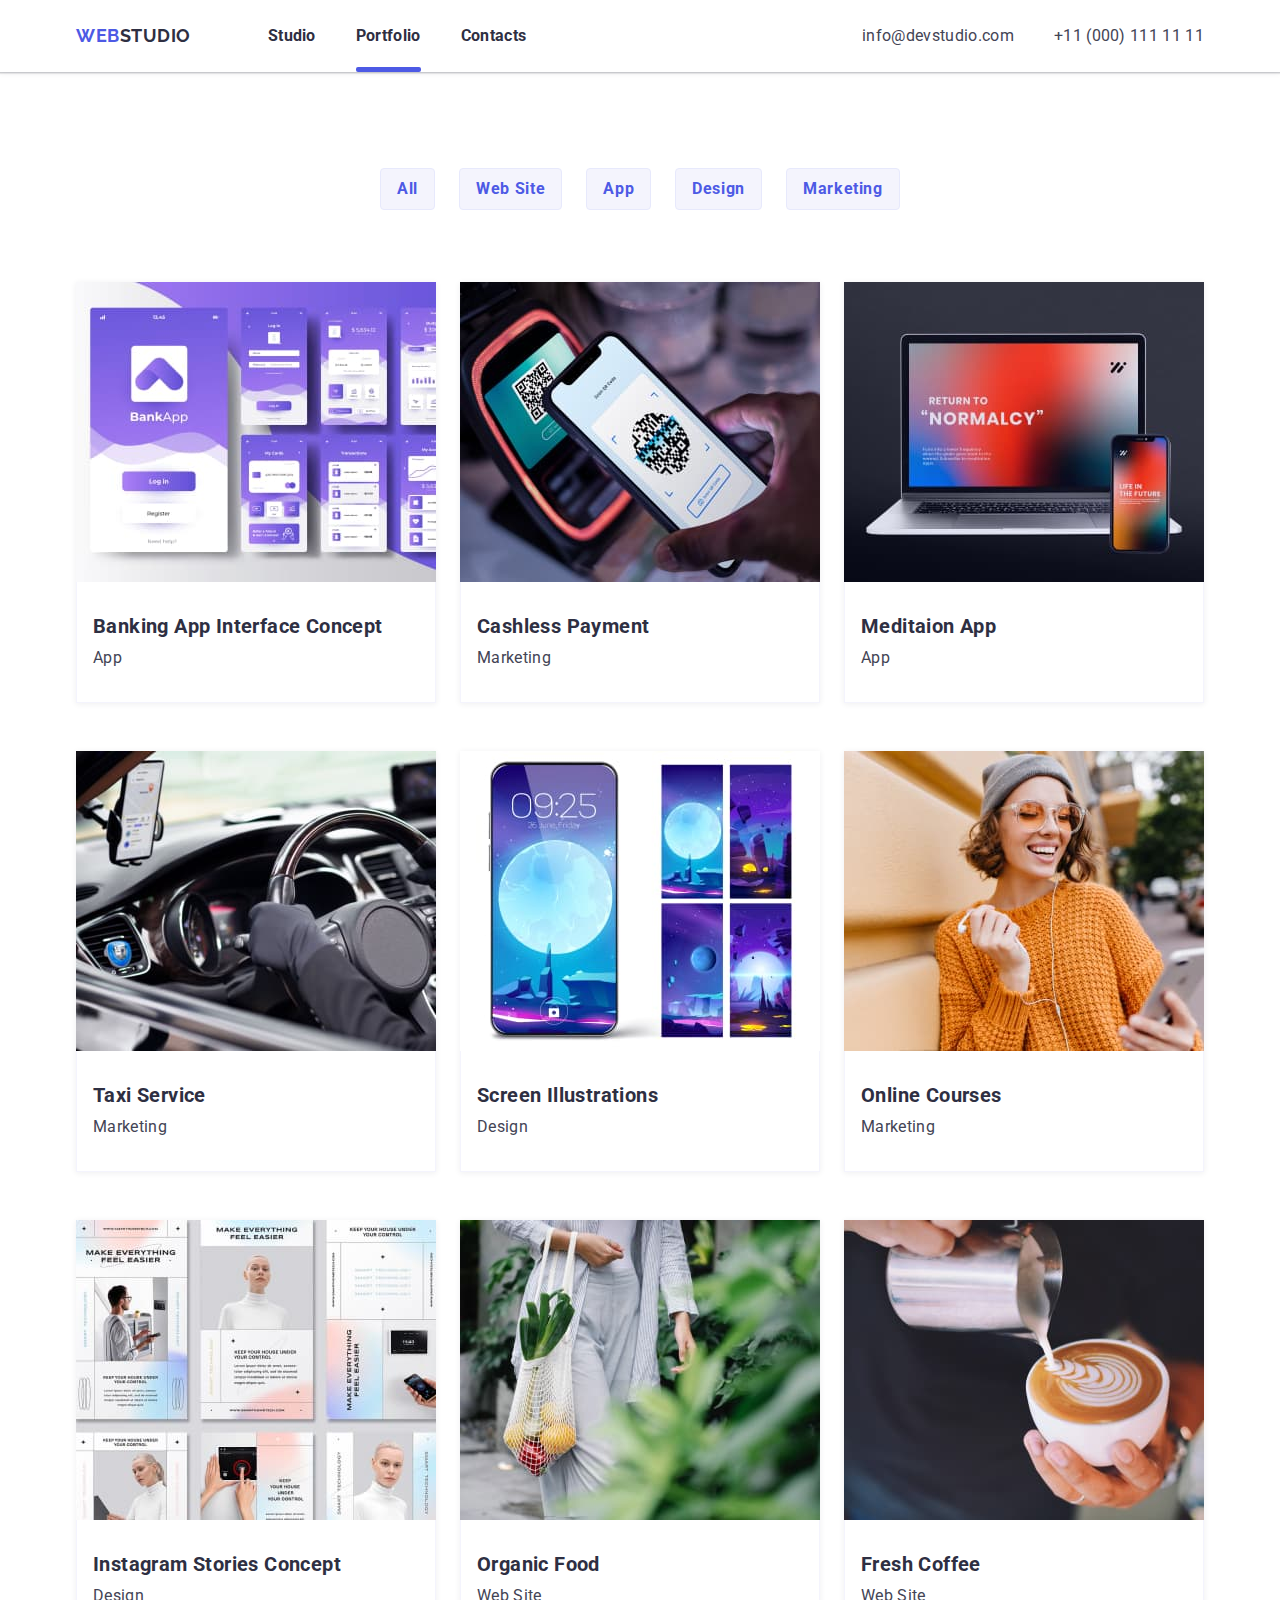
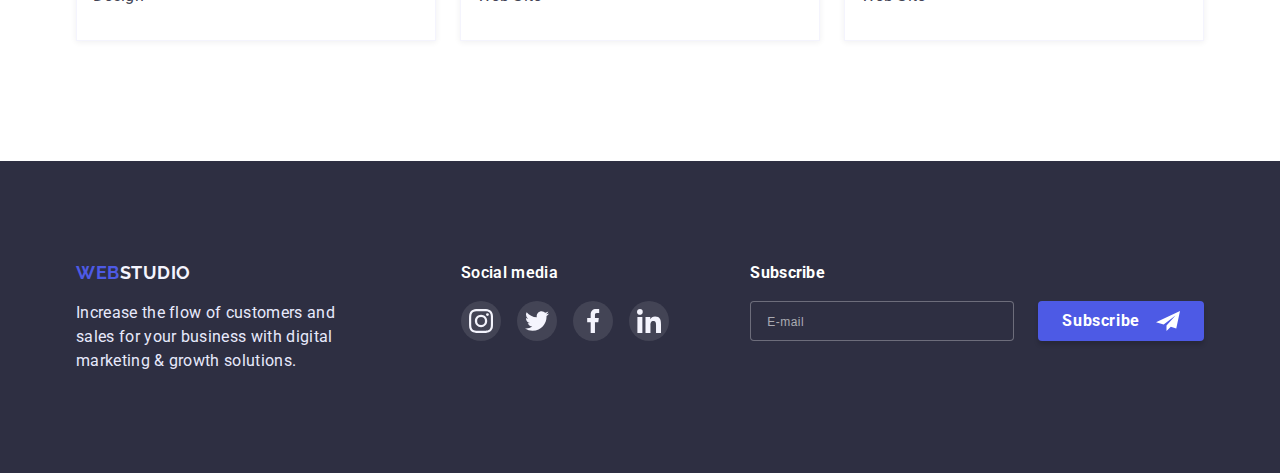
==== portfolio.html @ d7d60077 "create repository" ====
<!DOCTYPE html>
<html lang="en">
<head>
    <meta charset="UTF-8">
    <meta http-equiv="X-UA-Compatible" content="IE=edge">
    <meta name="viewport" content="width=device-width, initial-scale=1.0">
    <title>Portfolio</title>
    <link rel="preconnect" href="https://fonts.googleapis.com">
    <link rel="preconnect" href="https://fonts.gstatic.com" crossorigin>
    <link href="https://fonts.googleapis.com/css2?family=Raleway:wght@700&family=Roboto:wght@400;500;700;900&display=swap"
        rel="stylesheet">
    <link rel="stylesheet" href="https://github.com/sindresorhus/modern-normalize">
    <link rel="stylesheet" href="./css/styles.css">
</head>
<body>

    <header class="header box-shadow">
        <div class="container">
            <a class="logo link" href="./">Web<span class="logo-header">Studio</span></a>
            <nav>
                <ul class="nav-list list">
                    <li><a class="nav-item link" href="./index.html">Studio</a></li>
                    <li><a class="nav-item link current" href="./portfolio.html">Portfolio</a></li>
                    <li><a class="nav-item link" href="#">Contacts</a></li>
                </ul>
            </nav>
            
            <ul class="contact-list list">
                <li><a class="contact-item link" href="mailto:info@devstudio.com">info@devstudio.com</a></li>
                <li><a class="contact-item link" href="tel:+110001111111">+11 (000) 111 11 11</a></li>
            </ul>
        </div>
    </header>

    <main>
        <section class="portfolio-section section">
            <div class="container">
                <h1 class="visually-hidden">Портфоліо</h1>
                
                <ul class="portfolio-buttons list">
                    <li><button class="portfolio-button" type="button">All</button></li>
                    <li><button class="portfolio-button" type="button">Web Site</button></li>
                    <li><button class="portfolio-button" type="button">App</button></li>
                    <li><button class="portfolio-button" type="button">Design</button></li>
                    <li><button class="portfolio-button" type="button">Marketing</button></li>
                </ul>
                
                <ul class="portfolio-list list">
                    <li class="portfolio-item">
                        <a href="#" class="portfolio-link link">
                            <div class="portfolio-thumb">
                                <img class="thumb-img" src="./images/project-1.jpg" alt="Banking App Interface Concept" width="360" height="300">
                                <p class="thumb-text">14 Stylish and User-Friendly App Design Concepts · Task Manager App · Calorie Tracker App · Exotic Fruit Ecommerce App ·
                                Cloud Storage App</p>
                            </div>
                
                            <div class="portfolio-card">
                                <h2 class="portfolio-title">Banking App Interface Concept</h2>
                                <p class="portfolio-data">App</p>
                            </div>
                        </a>
                    </li>
                    <li class="portfolio-item">
                        <a href="#" class="portfolio-link link">
                            <div class="portfolio-thumb">
                                <img class="thumb-img" src="./images/project-2.jpg" alt="Cashless Payment" width="360" height="300">
                                <p class="thumb-text">14 Stylish and User-Friendly App Design Concepts · Task Manager App · Calorie Tracker App ·
                                    Exotic Fruit Ecommerce App ·
                                    Cloud Storage App</p>
                            </div>
                            <div class="portfolio-card">
                                <h2 class="portfolio-title">Cashless Payment</h2>
                                <p class="portfolio-data">Marketing</p>
                            </div>
                        </a>
                    </li>
                    <li class="portfolio-item">
                        <a href="#" class="portfolio-link link">
                            <div class="portfolio-thumb">
                                <img class="thumb-img" src="./images/project-3.jpg" alt="Meditaion App" width="360" height="300">
                                <p class="thumb-text">14 Stylish and User-Friendly App Design Concepts · Task Manager App · Calorie Tracker App ·
                                    Exotic Fruit Ecommerce App ·
                                    Cloud Storage App</p>
                            </div>
                            <div class="portfolio-card">
                                <h2 class="portfolio-title">Meditaion App</h2>
                                <p class="portfolio-data">App</p>
                            </div>
                        </a>
                    </li>
                    <li class="portfolio-item">
                        <a href="#" class="portfolio-link link">
                            <div class="portfolio-thumb">
                                <img class="thumb-img" src="./images/project-4.jpg" alt="Taxi Service" width="360" height="300">
                                <p class="thumb-text">14 Stylish and User-Friendly App Design Concepts · Task Manager App · Calorie Tracker App ·
                                    Exotic Fruit Ecommerce App ·
                                    Cloud Storage App</p>
                            </div>
                            <div class="portfolio-card">
                                <h2 class="portfolio-title">Taxi Service</h2>
                                <p class="portfolio-data">Marketing</p>
                            </div>
                        </a>
                    </li>
                    <li class="portfolio-item">
                        <a href="#" class="portfolio-link link">
                            <div class="portfolio-thumb">
                                <img class="thumb-img" src="./images/project-5.jpg" alt="Screen Illustrations" width="360" height="300">
                                <p class="thumb-text">14 Stylish and User-Friendly App Design Concepts · Task Manager App · Calorie Tracker App ·
                                    Exotic Fruit Ecommerce App ·
                                    Cloud Storage App</p>
                            </div>
                            <div class="portfolio-card">
                                <h2 class="portfolio-title">Screen Illustrations</h2>
                                <p class="portfolio-data">Design</p>
                            </div>
                        </a>
                    </li>
                    <li class="portfolio-item">
                        <a href="#" class="portfolio-link link">
                            <div class="portfolio-thumb">
                                <img class="thumb-img" src="./images/project-6.jpg" alt="Online Courses" width="360" height="300">
                                <p class="thumb-text">14 Stylish and User-Friendly App Design Concepts · Task Manager App · Calorie Tracker App ·
                                    Exotic Fruit Ecommerce App ·
                                    Cloud Storage App</p>
                            </div>
                            <div class="portfolio-card">
                                <h2 class="portfolio-title">Online Courses</h2>
                                <p class="portfolio-data">Marketing</p>
                            </div>
                        </a>
                    </li>
                    <li class="portfolio-item">
                        <a href="#" class="portfolio-link link">
                            <div class="portfolio-thumb">
                                <img class="thumb-img" src="./images/project-7.jpg" alt="Instagram Stories Concept" width="360" height="300">
                                <p class="thumb-text">14 Stylish and User-Friendly App Design Concepts · Task Manager App · Calorie Tracker App ·
                                    Exotic Fruit Ecommerce App ·
                                    Cloud Storage App</p>
                            </div>
                            <div class="portfolio-card">
                                <h2 class="portfolio-title">Instagram Stories Concept</h2>
                                <p class="portfolio-data">Design</p>
                            </div>
                        </a>
                    </li>
                    <li class="portfolio-item">
                        <a href="#" class="portfolio-link link">
                            <div class="portfolio-thumb">
                                <img class="thumb-img" src="./images/project-8.jpg" alt="Organic Food" width="360" height="300">
                                <p class="thumb-text">14 Stylish and User-Friendly App Design Concepts · Task Manager App · Calorie Tracker App ·
                                    Exotic Fruit Ecommerce App ·
                                    Cloud Storage App</p>
                            </div>
                            <div class="portfolio-card">
                                <h2 class="portfolio-title">Organic Food</h2>
                                <p class="portfolio-data">Web Site</p>
                            </div>
                        </a>
                    </li>
                    <li class="portfolio-item">
                        <a href="#" class="portfolio-link link">
                            <div class="portfolio-thumb">
                                <img class="thumb-img" src="./images/project-9.jpg" alt="Fresh Coffee" width="360" height="300">
                                <p class="thumb-text">14 Stylish and User-Friendly App Design Concepts · Task Manager App · Calorie Tracker App ·
                                    Exotic Fruit Ecommerce App ·
                                    Cloud Storage App</p>
                            </div>
                            <div class="portfolio-card">
                                <h2 class="portfolio-title">Fresh Coffee</h2>
                                <p class="portfolio-data">Web Site</p>
                            </div>
                        </a>
                    </li>
                </ul>
            </div>
        </section>
    </main>
    
    <footer class="footer">
        <div class="container footer-container">
            <div class="footer-company">
                <a class="logo link" href="./">Web<span class="logo-footer">Studio</span></a>
                <p class="footer-text">
                    Increase the flow of customers and sales for your business with digital marketing & growth solutions.
                </p>
            </div>
    
            <div class="footer-media">
                <p class="footer-media-title">Social media</p>
                <ul class="footer-media-list list">
                    <li class="footer-media-item">
                        <a href="https://www.instagram.com/" class="footer-media-link" rel="noopener noreferrer nofollow"
                            target="_blank">
                            <svg class="footer-media-svg" width="24" height="24">
                                <use href="./images/icons.svg#instagram"></use>
                            </svg>
                        </a>
                    </li>
                    <li class="footer-media-item">
                        <a href="https://twitter.com/" class="footer-media-link" rel="noopener noreferrer nofollow"
                            target="_blank">
                            <svg class="footer-media-svg" width="24" height="24">
                                <use href="./images/icons.svg#twitter"></use>
                            </svg>
                        </a>
                    </li>
                    <li class="footer-media-item">
                        <a href="https://www.facebook.com/" class="footer-media-link" rel="noopener noreferrer nofollow"
                            target="_blank">
                            <svg class="footer-media-svg" width="24" height="24">
                                <use href="./images/icons.svg#facebook"></use>
                            </svg>
                        </a>
                    </li>
                    <li class="footer-media-item">
                        <a href="https://www.linkedin.com/" class="footer-media-link" rel="noopener noreferrer nofollow"
                            target="_blank">
                            <svg class="footer-media-svg" width="24" height="24">
                                <use href="./images/icons.svg#linkedin"></use>
                            </svg>
                        </a>
                    </li>
                </ul>
            </div>

            <div class="footer-subscribe">
                <form class="subscribe-form">
                    <label class="subscribe-label">
                        <span class="subscribe-label-text">Subscribe</span>
                        <input class="subscribe-input" name="footer-subscribe" type="email" placeholder="E-mail">
                    </label>
            
                    <button class="subscribe-button" type="submit">Subscribe
                        <svg class="subscribe-svg" width="24" height="24">
                            <use href="./images/icons.svg#telegram"></use>
                        </svg>
                    </button>
                </form>
            </div>
            
        </div>
    </footer>

</body>
</html>
---- css/styles.css ----
:root {
    --color-primary: #FFFFFF;
    --color-logo: #4D5AE5;
    --color-title: #2E2F42;
    --color-text: #434455;
    --color-cloud: #F4F4FD;
    --color-cornflower: #E7E9FC;
    --color-click: #404BBF;
    --color-icon: #31D0AA;
    --color-customers: #8E8F99;
    --color-modal: #FCFCFC;
    --cubic-bezier: cubic-bezier(0.4, 0, 0.2, 1);
}



*,
*::before,
*::after {
    box-sizing: border-box;
}

body {
    font-family: 'Roboto', sans-serif;
    color: var(--color-title);
    background-color: var(--color-primary);
    margin: 0 auto;
}


.list {
    list-style: none;
}

.link {
    text-decoration: none;
}

.visually-hidden {
    position: absolute;
    white-space: nowrap;
    width: 1px;
    height: 1px;
    overflow: hidden;
    border: 0;
    padding: 0;
    clip: rect(0 0 0 0);
    clip-path: inset(50%);
    margin: -1px;
}

h1,h2,h3,p,ul {
    margin: 0;
    padding: 0;
}

.container {
    width: 1158px;
    padding: 0 15px;
    margin: 0 auto;
}

.section {
    padding: 120px 0;
}



/* header */

.header {
    background-color: var(--color-primary);
    /* position: fixed; */
}

.box-shadow{ 
    background: var(--color-primary);
    box-shadow: 0px 2px 1px rgba(46, 47, 66, 0.08),
    0px 1px 1px rgba(46, 47, 66, 0.16),
    0px 1px 6px rgba(46, 47, 66, 0.08);
}


header .container {
    display: flex;
}

.logo {
    font-family: 'Raleway', sans-serif;
    font-weight: 700;
    font-size: 18px;
    line-height: 1.33;
    letter-spacing: 0.03em;
    text-transform: uppercase;
    color: var(--color-logo);
    margin-right: 77px;
    padding: 24px 0;
}

.logo-header {
    color: var(--color-title);
}

.nav-list {
    display: flex;
    gap: 40px;
}

.nav-item {
    position: relative;
    font-weight: 700;
    font-size: 16px;
    line-height: 1.5;
    letter-spacing: 0.02em;
    color: var(--color-title);
    display: block;
    padding: 24px 0;
    transform: color;
    transition: color 250ms var(--cubic-bezier);
}

.nav-item:hover,
.nav-item:focus {
    color: var(--color-text)
}

.nav-item:active {
    color: var(--color-logo)
}

.nav-item.current::after {
    position: absolute;
    bottom: 0;
    display: block;
    content: '';
    width: 100%;
    height: 5px;
    border-radius: 2px;
    background-color: var(--color-logo);

}

.contact-list {
    display: flex;
    gap: 40px;
    margin-left: auto;
    margin-right: 0;
}

.contact-item {
    font-size: 16px;
    line-height: 1.5;
    letter-spacing: 0.02em;
    color: var(--color-text);
    padding: 24px 0;
    display: block;
    padding-top: 24px;
    transition: color 250ms var(--cubic-bezier);
}

.contact-item:hover,
.contact-item:focus {
    color: var(--color-logo);
}


/* main content */

.hero-section {
    background-color: var(--color-title);
    
    background-image: linear-gradient(to right,
        rgba(46, 47, 66, 0.7),
        rgba(46, 47, 66, 0.7)), url(../images/hero-people.jpg);

    background-size: cover;
    max-width: 1440px;
    padding: 192px 0;
    margin: 0 auto;
}


.hero-title {
    font-weight: 700;
    font-size: 56px;
    line-height: 1.07;
    text-align: center;
    letter-spacing: 0.02em;
    color: var(--color-primary);
    width: 500px;
    margin: 0 auto;
    margin-bottom: 48px;

}

.hero-button {
    font-family: inherit;
    font-weight: 700;
    font-size: 16px;
    line-height: 1.18;
    align-items: center;
    letter-spacing: 0.04em;
    cursor: pointer;
    color: var(--color-primary);
    background: var(--color-logo);
    border-width: 0;
    box-shadow: 0px 4px 4px rgba(0, 0, 0, 0.15);
    border-radius: 4px;

    display: block;
    padding: 16px 32px;
    margin: 0 auto;

    transition: box-shadow 250ms var(--cubic-bezier);
}

.hero-button:hover,
.hero-button:focus {
    box-shadow: 0px 1px 6px rgba(46, 47, 66, 0.08), 0px 1px 1px rgba(46, 47, 66, 0.16), 0px 2px 1px rgba(46, 47, 66, 0.08);
}

.hero-button:active {
    background: var(--color-click);
    box-shadow: 0px 4px 4px rgba(0, 0, 0, 0.15);
}

/* Description section */

.desc-list {
    display: flex;
    gap: 24px;
}

.desc-item {
    flex-basis: calc((100%-72px)/4);
}


.desc-icon {
    height: 112px;
    display: flex;
    justify-content: center;
    align-items: center;
    background-color: var(--color-cloud);
    border-radius: 4px;
    margin-bottom: 8px;
}

.desc-title {
    font-weight: 700;
    font-size: 20px;
    line-height: 1.2;
    letter-spacing: 0.02em;
    margin-bottom: 8px;
}

.desc-text {
    font-size: 16px;
    line-height: 1.5;
    letter-spacing: 0.02em;
    color: var(--color-text);
}
/* Present Section */

.present-section {
    padding-top: 0;
}

.present-title {
    font-weight: 700;
    font-size: 36px;
    line-height: 1.11;
    text-align: center;
    letter-spacing: 0.02em;
    text-transform: capitalize;
    margin-bottom: 72px;
}

.present-list {
    display: flex;
    gap: 24px;
}

.present-item {
    flex-basis: calc((100%-48px)/3);
}

.present-item img {
    display: block;
}


/*Team Section*/

.team-section {
    background-color: var(--color-cloud);

}

.team-title {
    font-weight: 700;
    font-size: 36px;
    line-height: 1.11;
    text-align: center;
    letter-spacing: 0.02em;
    text-transform: capitalize;
    margin-bottom: 72px;
}

.team-list {
    display: flex;
    gap: 24px;
}

.team-item {
    width: 264px;
    background-color: var(--color-primary);
    flex-basis: calc((100%-72px)/4);
    border-radius: 0px 0px 4px 4px;
    box-shadow: 0px 1px 6px rgba(46, 47, 66, 0.08), 0px 1px 1px rgba(46, 47, 66, 0.16), 0px 2px 1px rgba(46, 47, 66, 0.08);
}

.team-item img {
    display: block;
}

.team-card {
    padding: 32px 16px;
}

.team-name {
    font-weight: 700;
    font-size: 20px;
    line-height: 1.2;
    text-align: center;
    letter-spacing: 0.02em;
    margin-bottom: 8px;
}

.team-data {
    font-size: 16px;
    line-height: 1.5;
    text-align: center;
    letter-spacing: 0.02em;
    color: var(--color-text);
    margin-bottom: 8px;
}

.team-svg-list {
    display: flex;
    justify-content: center;
    gap: 24px;
    
}

.team-svg-link {
    width: 40px;
    height: 40px;
    background-color: var(--color-logo);
    border-radius: 50%;
    color: var(--color-cloud);
    display: flex;
    align-items: center;
    justify-content: center;
    transition: background-color 250ms var(--cubic-bezier);
    
}

.team-svg-icon {
    fill: var(--color-cloud);
}

.team-svg-item a:hover,
.team-svg-item a:focus {
    background-color: var(--color-icon);
}





/* Customers */

.customers-title {
    font-weight: 700;
    font-size: 36px;
    line-height: 1.16;
    text-align: center;
    letter-spacing: 0.03em;
    color: var(--color-title);
    margin-bottom: 72px;
}

.customers-list {
    display: flex;
    gap: 24px;
}

.customers-link {
    width: 168px;
    height: 88px;
    border: 1px solid var(--color-customers);
    border-radius: 4px;
    color: var(--color-customers);
    display: flex;
    align-items: center;
    justify-content: center;
    transition: color 250ms var(--cubic-bezier), border 250ms var(--cubic-bezier);
}

.customers-link:hover,
.customers-link:focus {
    color: var(--color-logo);
    border: 1px solid var(--color-logo);
}

.customers-svg {
    fill: currentColor;
}


/* Portfolio */

.portfolio-section {
    padding-top: 96px;
}

.portfolio-buttons {
    display: flex;
    gap: 24px;
    margin-bottom: 72px;
    justify-content: center;
}

.portfolio-button {
    font-weight: 700;
    font-family: inherit;
    font-size: 16px;
    line-height: 1.5;
    align-items: center;
    text-align: center;
    letter-spacing: 0.04em;
    cursor: pointer;
    color: var(--color-logo);
    background: var(--color-cloud);
    border: 1px solid var(--color-cornflower);
    border-radius: 4px;
    padding: 8px 16px;
    transition: color 250ms var(--cubic-bezier), border 250ms var(--cubic-bezier), background-color 250ms var(--cubic-bezier), box-shadow 250ms var(--cubic-bezier);
}

.portfolio-button:hover,
.portfolio-button:focus {
    color: var(--color-primary);
    border: 1px solid var(--color-logo);
    background-color: var(--color-logo);
    box-shadow: 0px 3px 1px rgba(0, 0, 0, 0.1), 0px 2px 1px rgba(0, 0, 0, 0.08), 0px 2px 2px rgba(0, 0, 0, 0.12);
}

.portfolio-list {
    display: flex;
    flex-wrap: wrap;
    column-gap: 24px;
    row-gap: 48px;
    
}

.portfolio-link {
    position: relative;
    display: block;
    background: var(--color-primary);
    flex-basis: calc((100% - 48px) / 3);
    box-shadow: 0px 1px 6px rgba(46, 47, 66, 0.08);
    transition: box-shadow 250ms var(--cubic-bezier)
}

.portfolio-link:hover,
.portfolio-link:focus {
    box-shadow: 0px 1px 6px rgba(46, 47, 66, 0.08), 0px 1px 1px rgba(46, 47, 66, 0.16), 0px 2px 1px rgba(46, 47, 66, 0.08);
}

.portfolio-thumb {
    position: relative;
    width: 100%;
    overflow: hidden;
}

.thumb-img {
    display: block;
}

.thumb-text {
    position: absolute;
    width: 100%;
    height: 100%;
    top: 0;
    
    font-size: 16px;
    line-height: 1.5;
    letter-spacing: 0.02em;
    color: var(--color-cloud);
    padding: 24px 32px;
    background-color: var(--color-logo);

    transform: translateY(100%);
    transition: transform 250ms var(--cubic-bezier);
}

.portfolio-link:hover .thumb-text,
.portfolio-link:focus .thumb-text {
    transform: translateY(0);
}


.portfolio-title {
    font-weight: 700;
    font-size: 20px;
    line-height: 1.2;
    letter-spacing: 0.02em;
    color: var(--color-title);
    margin-bottom: 8px;
}
.portfolio-data {
    font-size: 16px;
    line-height: 1.5;
    letter-spacing: 0.02em;
    color: var(--color-text);
}

.portfolio-card {
    border: 0.5px solid var(--color-cloud);
    border-top: 0;
    padding: 32px 16px;
}


/* footer */

.footer {
    background-color: var(--color-title);
    padding: 100px 0;
}

.footer-container {
    display: flex;
}

.logo-footer {
    color: var(--color-cloud);

}

.footer-text {
    font-size: 16px;
    line-height: 1.5;
    letter-spacing: 0.02em;
    color: var(--color-cornflower);
    width: 265px;
    margin-top: 16px;
}

.footer-media {
    margin-left: 120px;
}

.footer-media-title {
    font-weight: 600;
    font-size: 16px;
    line-height: 1.5;
    letter-spacing: 0.02em;
    color: var(--color-primary);
    margin-bottom: 16px;
}

.footer-media-list {
    display: flex;
    gap: 16px;
}

.footer-media-link {
    width: 40px;
    height: 40px;
    background: rgba(255, 255, 255, 0.1);
    border-radius: 50%;
    display: flex;
    align-items: center;
    justify-content: center;
    transition: background-color 250ms var(--cubic-bezier);
}

.footer-media-link:hover,
.footer-media-link:focus {
    background-color: var(--color-icon);
}

.footer-media-svg {
    fill: var(--color-cloud);
}



.footer-subscribe {
    margin-left: auto;
    margin-right: 0;
}

.subscribe-form {
    display: flex;
    align-items: flex-end;
}

.subscribe-label-text {
    display: inline-block;
    font-weight: 700;
    font-size: 16px;
    line-height: 1.5;
    letter-spacing: 0.02em;
    color: var(--color-primary);
    margin-bottom: 16px;
}

.subscribe-input {
    display: block;
    height: 40px;
    width: 264px;
    padding: 8px 16px;
    color: var(--color-primary);
    background-color: var(--color-title);
    border: 1px solid rgba(255, 255, 255, 0.3);
    border-radius: 4px;
    transition: border 250ms var(--cubic-bezier);
}

.subscribe-input:focus {
    border: 1px solid var(--color-cloud);
    outline: none;
}

.subscribe-input::placeholder {
    font-size: 12px;
    line-height: 2;
    letter-spacing: 0.04em;
    color: rgba(255, 255, 255, 0.6);
}


.subscribe-button {
    display: flex;
    align-items: center;
    justify-content: center;
    gap: 16px;
    font-family: inherit;
    font-weight: 700;
    font-size: 16px;
    line-height: 1.18;
    letter-spacing: 0.04em;
    cursor: pointer;
    color: var(--color-primary);
    background: var(--color-logo);
    box-shadow: 0px 4px 4px rgba(0, 0, 0, 0.15);
    border: none;
    border-radius: 4px;
    padding: 8px 24px;
    margin-left: 24px;
}


.subscribe-svg {
    fill: var(--color-primary);
}


/* Modal */

.backdrop {
    position: fixed;
    top: 0;
    left: 0;
    width: 100%;
    height: 100%;
    background: rgba(46, 47, 66, 0.4);
    opacity: 1;
    visibility: visible;
    transition: opacity 250ms var(--cubic-bezier), transform 250ms var(--cubic-bezier), visibility 250ms var(--cubic-bezier);
}

.backdrop.is-hidden {
    pointer-events: none;
    opacity: 0;
    visibility: hidden;
    transform: scale(0.9);
}


.modal {
    position: absolute;
    top: 50%;
    left: 50%;
    transform: translate(-50%, -50%);
    width: 408px;
    background-color: var(--color-modal);
    box-shadow: 0px 1px 1px rgba(0, 0, 0, 0.14), 0px 1px 3px rgba(0, 0, 0, 0.12), 0px 2px 1px rgba(0, 0, 0, 0.2);
    border-radius: 4px;
    padding: 72px 24px 24px 24px;

}


.modal-close {
    position: absolute;
    width: 24px;
    height: 24px;
    right: 24px;
    top: 24px;
    cursor: pointer;
    display: flex;
    justify-content: center;
    align-items: center;
    background: var(--color-cornflower);
    border-radius: 50%;
    border: 1px solid rgba(0, 0, 0, 0.1);

    transition: box-shadow 250ms var(--cubic-bezier), border 250ms var(--cubic-bezier) ;
}

.modal-close:hover,
.modal-close:focus {
    border: 1px solid transparent;
    box-shadow: 0px 1px 6px rgba(46, 47, 66, 0.08), 0px 1px 1px rgba(46, 47, 66, 0.16), 0px 2px 1px rgba(46, 47, 66, 0.08);
}


.modal-title {
    font-weight: 600;
    font-size: 16px;
    line-height: 1.5;
    text-align: center;
    letter-spacing: 0.02em;
    margin-bottom: 16px;
}

.modal-form {
    margin: 0 auto;
    display: block;
}


.modal-label {
    display: block;
    margin-bottom: 8px;
}

.modal-label-text {
    display: inline-block;
    margin-bottom: 4px;
    font-size: 12px;
    line-height: 1.16;
    letter-spacing: 0.01em;
    color: var(--color-customers);
}

.modal-container {
    position: relative;
}

.modal-input {
    display: block;
    width: 360px;
    height: 40px;
    background-color: var(--color-modal);
    padding: 11px 38px;
    border: 1px solid rgba(33, 33, 33, 0.2);
    border-radius: 4px;
}

.modal-input:focus {
    border: 1px solid var(--color-logo);
    border-radius: 4px;
    outline: none;
}

.modal-icon {
    position: absolute;
    left: 16px;
    top: 50%;
    transform: translateY(-50%);
    fill: var(--color-title);
    transition: fill 250ms var(--cubic-bezier);
}

.modal-input:focus+.modal-icon {
    fill: var(--color-logo);
}

.modal-textarea {
    display: block;
    width: 360px;
    height: 120px;
    resize: none;
    background-color: var(--color-modal);
    padding: 8px 16px;
    border: 1px solid rgba(33, 33, 33, 0.2);
    border-radius: 4px;
    transition: border 250ms var(--cubic-bezier)
}

.modal-textarea::placeholder {
    font-family: Roboto, sans-serif;
    font-size: 12px;
    line-height: 1.16;
    letter-spacing: 0.01em;
    color: rgba(117, 117, 117, 0.5);
}

.modal-textarea:focus {
    border: 1px solid var(--color-logo);
    border-radius: 4px;
    outline: none;
}

.modal-checkbox {
    display: flex;
    align-items: center;
    margin-top: 16px;
    margin-bottom: 24px;
}


.modal-checkbox-container {
    display: flex;
    justify-content: center;
    align-items: center;
    width: 16px;
    height: 16px;
    margin-right: 8px;
    border: 1.25px solid var(--color-title);
    border-radius: 2px;
    transition: background-color 250ms var(--cubic-bezier),
    border 250ms var(--cubic-bezier);
}

.modal-checkbox-svg {
    fill: var(--color-cloud);
    opacity: 0;
    transition: opacity 250ms var(--cubic-bezier);
        
}

.modal-checkbox-default:checked + 
.modal-checkbox-container {
    background-color: var(--color-logo);
    border: 1.25px solid var(--color-logo);
}

.modal-checkbox-default:checked + 
.modal-checkbox-container .modal-checkbox-svg {
    opacity: 1;
}


.modal-checkbox-text {
    font-size: 12px;
    line-height: 1.33;
    letter-spacing: 0.04em;
    color: #757575;
}

.modal-checkbox-link {
    display: inline;
    color: var(--color-logo);
}

.modal-button {
    display: block;
    font-family: inherit;
    font-weight: 700;
    font-size: 16px;
    line-height: 1.18;
    letter-spacing: 0.04em;
    cursor: pointer;
    color: var(--color-primary);
    background: var(--color-logo);
    box-shadow: 0px 4px 4px rgba(0, 0, 0, 0.15);
    border: none;
    border-radius: 4px;
    padding: 16px 32px;
    width: 170px;
    margin: 0 auto;
}
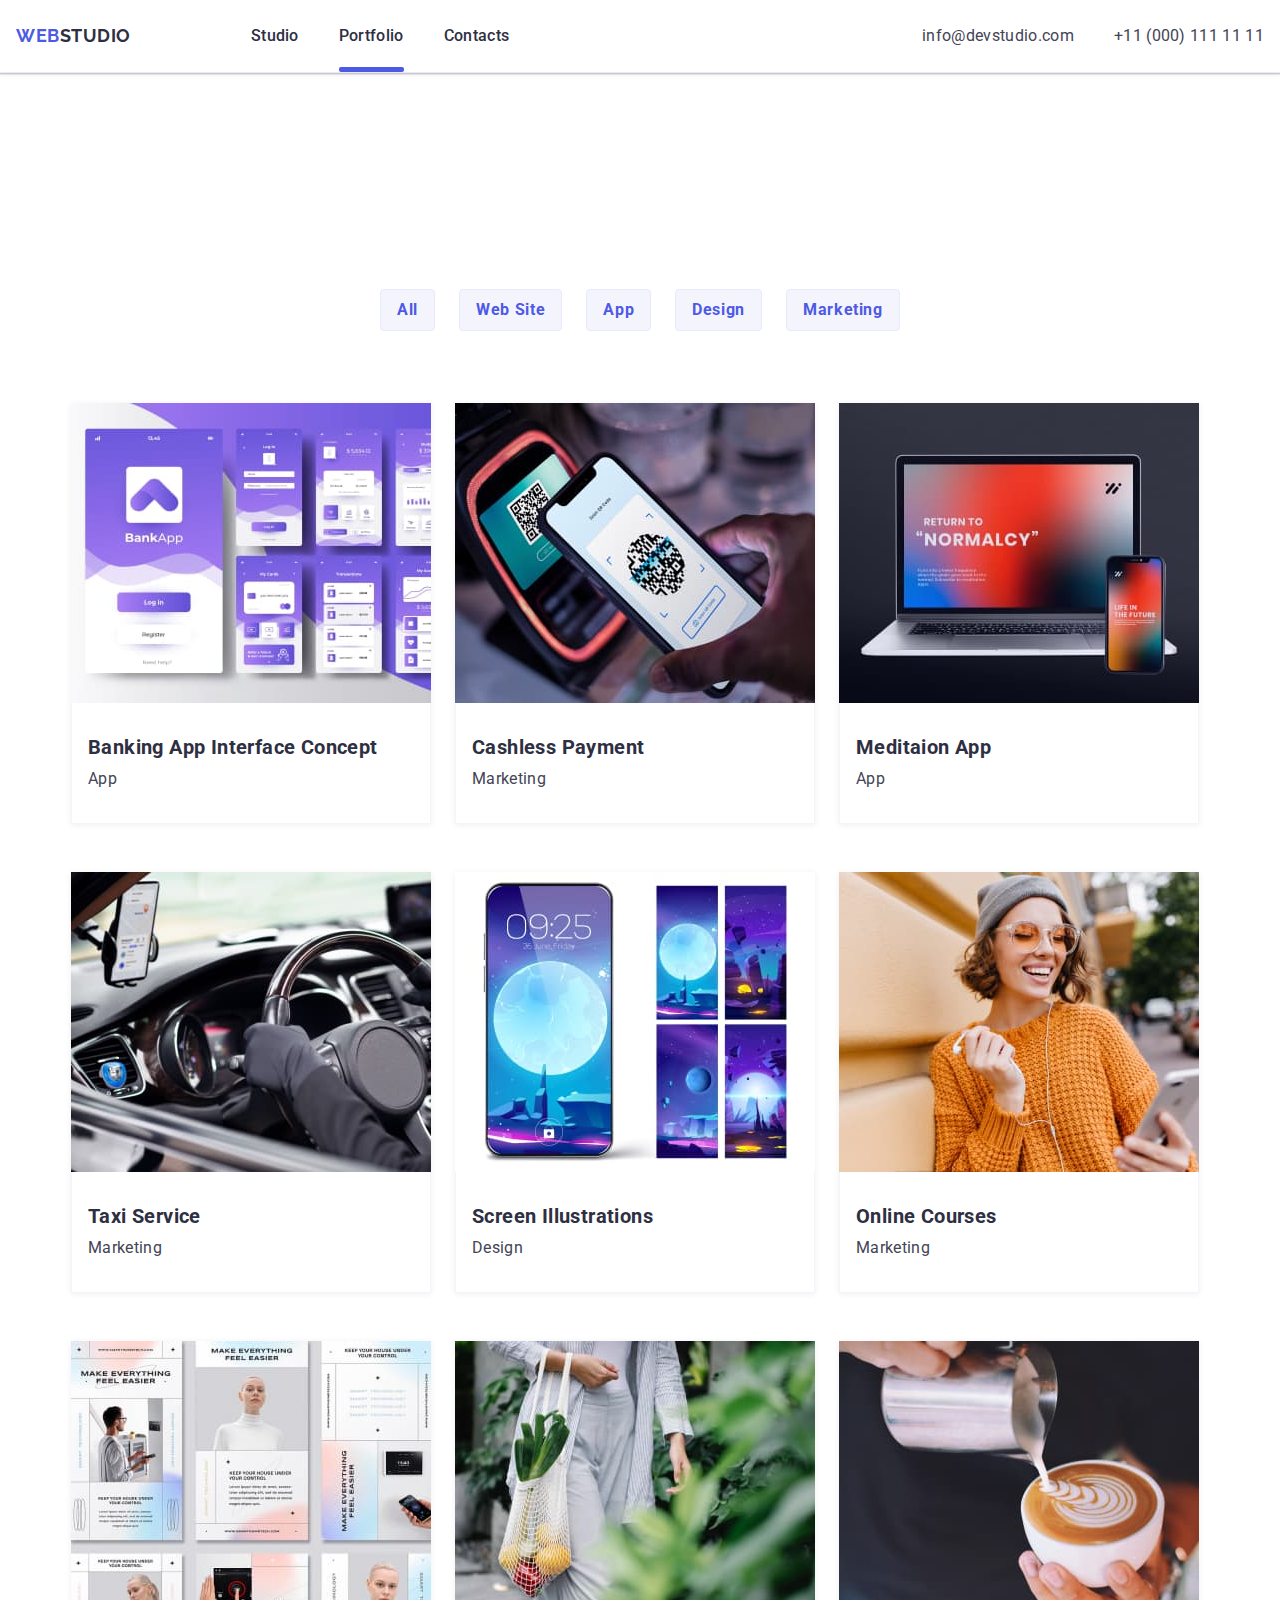
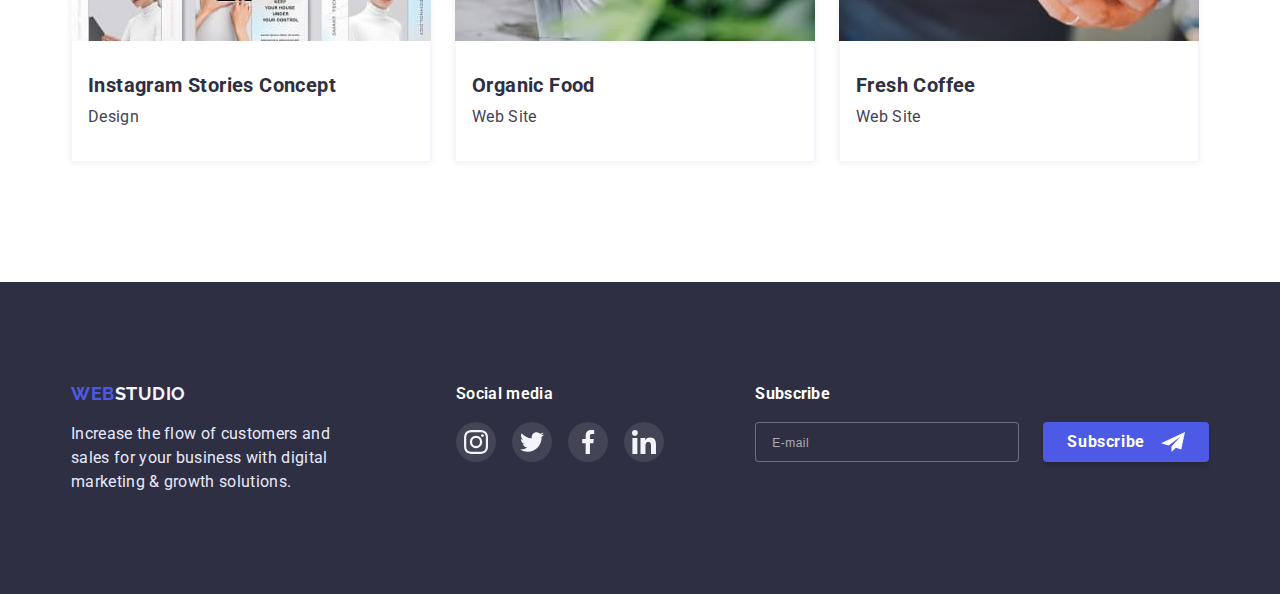
==== commit b1ab2a73: "update modal" ====
--- a/portfolio.html
+++ b/portfolio.html
@@ -14,22 +14,69 @@
 </head>
 <body>
 
-    <header class="header box-shadow">
-        <div class="container">
-            <a class="logo link" href="./">Web<span class="logo-header">Studio</span></a>
-            <nav>
+    <header class="header header-portfolio">
+        <a class="logo link" href="./">Web<span class="logo-header">Studio</span></a>
+        <div class="header-menu js-menu-container" id="menu-container">
+            <nav class="header-nav">
                 <ul class="nav-list list">
                     <li><a class="nav-item link" href="./index.html">Studio</a></li>
                     <li><a class="nav-item link current" href="./portfolio.html">Portfolio</a></li>
                     <li><a class="nav-item link" href="#">Contacts</a></li>
                 </ul>
             </nav>
-            
+    
             <ul class="contact-list list">
-                <li><a class="contact-item link" href="mailto:info@devstudio.com">info@devstudio.com</a></li>
-                <li><a class="contact-item link" href="tel:+110001111111">+11 (000) 111 11 11</a></li>
+                <li><a class="contact-tel contact-item link" href="tel:+110001111111">+11 (000) 111 11 11</a></li>
+                <li><a class="contact-mail contact-item link" href="mailto:info@devstudio.com">info@devstudio.com</a></li>
             </ul>
+    
+            <ul class="menu-list-svg list">
+                <li class="team-svg-item link">
+                    <a href="https://www.instagram.com/" class="team-svg-link" rel="noopener noreferrer nofollow"
+                        target="_blank">
+                        <svg class="team-svg-icon" width="16" height="16">
+                            <use href="./images/icons.svg#instagram"></use>
+                        </svg>
+                    </a>
+                <li class="team-svg-item link">
+                    <a href="https://twitter.com/" class="team-svg-link" rel="noopener noreferrer nofollow" target="_blank">
+                        <svg class="team-svg-icon" width="16" height="16">
+                            <use href="./images/icons.svg#twitter"></use>
+                        </svg>
+                    </a>
+                <li class="team-svg-item link">
+                    <a href="https://www.facebook.com/" class="team-svg-link" rel="noopener noreferrer nofollow"
+                        target="_blank">
+                        <svg class="team-svg-icon" width="16" height="16">
+                            <use href="./images/icons.svg#facebook"></use>
+                        </svg>
+                    </a>
+                <li class="team-svg-item link">
+                    <a href="https://www.linkedin.com/" class="team-svg-link" rel="noopener noreferrer nofollow"
+                        target="_blank">
+                        <svg class="team-svg-icon" width="16" height="16">
+                            <use href="./images/icons.svg#linkedin"></use>
+                        </svg>
+                    </a>
+                </li>
+            </ul>
+    
+            <button type="button" class="button-menu-close js-close-menu">
+                <svg class="button-menu-close-svg" width="8" height="8">
+                    <use href="./images/icons.svg#modal-close"></use>
+                </svg>
+            </button>
+    
         </div>
+    
+    
+        <button type="button" class="button-menu-open js-open-menu" aria-expanded="false">
+            <svg class="button-menu-svg" width="32" height="22" aria-label="Open contacts list"
+                aria-controls="menu-container">
+                <use href="./images/icons.svg#menu-hamburger"></use>
+            </svg>
+        </button>
+    
     </header>
 
     <main>
@@ -180,7 +227,7 @@
     <footer class="footer">
         <div class="container footer-container">
             <div class="footer-company">
-                <a class="logo link" href="./">Web<span class="logo-footer">Studio</span></a>
+                <a class="logo link" href="./">Web<span class="footer-logo">Studio</span></a>
                 <p class="footer-text">
                     Increase the flow of customers and sales for your business with digital marketing & growth solutions.
                 </p>
@@ -223,14 +270,14 @@
                     </li>
                 </ul>
             </div>
-
+    
             <div class="footer-subscribe">
                 <form class="subscribe-form">
                     <label class="subscribe-label">
                         <span class="subscribe-label-text">Subscribe</span>
                         <input class="subscribe-input" name="footer-subscribe" type="email" placeholder="E-mail">
                     </label>
-            
+    
                     <button class="subscribe-button" type="submit">Subscribe
                         <svg class="subscribe-svg" width="24" height="24">
                             <use href="./images/icons.svg#telegram"></use>
@@ -238,7 +285,6 @@
                     </button>
                 </form>
             </div>
-            
         </div>
     </footer>
 
--- a/css/styles.css
+++ b/css/styles.css
@@ -13,7 +13,6 @@
 }
 
 
-
 *,
 *::before,
 *::after {
@@ -55,34 +54,32 @@
 }
 
 .container {
-    width: 1158px;
-    padding: 0 15px;
+    min-width: 320px;
+    max-width: 1170px;
+    padding: 96px 16px;
     margin: 0 auto;
 }
 
-.section {
-    padding: 120px 0;
-}
-
+@media screen and (min-width: 1200px) {
+
+    .container {
+        padding: 120px 16px;
+    }
+    
+}
 
 
 /* header */
 
 .header {
     background-color: var(--color-primary);
-    /* position: fixed; */
-}
-
-.box-shadow{ 
-    background: var(--color-primary);
-    box-shadow: 0px 2px 1px rgba(46, 47, 66, 0.08),
-    0px 1px 1px rgba(46, 47, 66, 0.16),
-    0px 1px 6px rgba(46, 47, 66, 0.08);
-}
-
-
-header .container {
-    display: flex;
+}
+
+
+.header {
+    display: flex;
+    justify-content: space-between;
+    padding: 0 16px;
 }
 
 .logo {
@@ -93,7 +90,6 @@
     letter-spacing: 0.03em;
     text-transform: uppercase;
     color: var(--color-logo);
-    margin-right: 77px;
     padding: 24px 0;
 }
 
@@ -101,21 +97,60 @@
     color: var(--color-title);
 }
 
+
+/* header-modal-contacts */
+
+.header-menu {
+    position: fixed;
+    top: 0;
+    left: 0;
+    width: 100%;
+    padding: 80px 40px 40px;
+    background-color: #FFFFFF;
+    box-shadow: 0px 2px 1px rgba(46, 47, 66, 0.08), 0px 1px 1px rgba(46, 47, 66, 0.16), 0px 1px 6px rgba(46, 47, 66, 0.08);
+
+    transform: translateX(100%);
+    transition: transform 250ms var(--cubic-bezier);
+    }
+
+
+.header-menu.is-open {
+    display: block;
+    transform: translateX(0);
+}
+
+
+/* button open */
+
+.button-menu-open {
+    display: inline-block;
+    padding: 0;
+    border: none;
+    background-color: transparent;
+    cursor: pointer;
+}
+
+
+/* navigation */
+
+.header-nav {
+    margin-bottom: 258px;
+}
+
 .nav-list {
     display: flex;
+    flex-direction: column;
     gap: 40px;
 }
 
 .nav-item {
-    position: relative;
+    /* position: relative; */
     font-weight: 700;
-    font-size: 16px;
-    line-height: 1.5;
+    font-size: 36px;
+    line-height: 1.11;
     letter-spacing: 0.02em;
     color: var(--color-title);
-    display: block;
-    padding: 24px 0;
-    transform: color;
+    /* display: block; */
     transition: color 250ms var(--cubic-bezier);
 }
 
@@ -128,33 +163,29 @@
     color: var(--color-logo)
 }
 
-.nav-item.current::after {
-    position: absolute;
-    bottom: 0;
+
+.contact-list {
+    margin-bottom: 48px;
+}
+
+.contact-tel {
+    font-weight: 600;
+    font-size: 36px;
+    line-height: 1.11; 
+    color: var(--color-logo);
+    margin-bottom: 40px;
+}
+
+.contact-mail {
+    font-weight: 500;
+    font-size: 20px;
+    line-height: 1.2;
+    color: var(--color-text);
+}
+
+.contact-item {
     display: block;
-    content: '';
-    width: 100%;
-    height: 5px;
-    border-radius: 2px;
-    background-color: var(--color-logo);
-
-}
-
-.contact-list {
-    display: flex;
-    gap: 40px;
-    margin-left: auto;
-    margin-right: 0;
-}
-
-.contact-item {
-    font-size: 16px;
-    line-height: 1.5;
-    letter-spacing: 0.02em;
-    color: var(--color-text);
-    padding: 24px 0;
-    display: block;
-    padding-top: 24px;
+    letter-spacing: 0.02em;
     transition: color 250ms var(--cubic-bezier);
 }
 
@@ -162,6 +193,197 @@
 .contact-item:focus {
     color: var(--color-logo);
 }
+
+.menu-list-svg {
+    display: flex;
+justify-content: space-between;
+
+}
+
+/* button close */
+
+.button-menu-close {
+    position: absolute;
+    width: 24px;
+    height: 24px;
+    right: 40px;
+    top: 40px;
+    cursor: pointer;
+    display: flex;
+    justify-content: center;
+    align-items: center;
+    background: var(--color-cornflower);
+    border-radius: 50%;
+    border: 1px solid rgba(0, 0, 0, 0.1);
+
+    transition: box-shadow 250ms var(--cubic-bezier), border 250ms var(--cubic-bezier);
+}
+
+.button-menu-close:hover,
+.button-menu-close:focus {
+    border: 1px solid transparent;
+    box-shadow: 0px 1px 6px rgba(46, 47, 66, 0.08), 0px 1px 1px rgba(46, 47, 66, 0.16), 0px 2px 1px rgba(46, 47, 66, 0.08);
+}
+
+.button-menu-close-svg {
+    fill: var(--color-title)
+}
+
+
+/* header-table */
+
+@media screen and (min-width: 768px) {
+
+    .button-menu-open {
+        position: absolute;
+        white-space: nowrap;
+        width: 1px;
+        height: 1px;
+        overflow: hidden;
+        border: 0;
+        padding: 0;
+        clip: rect(0 0 0 0);
+        clip-path: inset(50%);
+        margin: -1px;
+    }
+
+    .header-menu {
+        display: flex;
+        position: relative;
+        padding: 0;
+        margin-left: 120px;
+        background-color: var(--color-primary);
+        box-shadow: none;
+        transform: translateX(0);
+    }
+
+    .header-nav {
+        margin: 0;
+    }
+
+    .nav-list {
+        display: flex;
+        flex-direction: row;
+        gap: 40px;
+    }
+
+    .nav-item {
+        position: relative;
+        display: block;
+        font-weight: 500;           
+        font-size: 16px;
+        line-height: 1.5;
+        padding: 24px 0;
+    }
+
+
+    .nav-item.current::after {
+        position: absolute;
+        bottom: 0;
+        display: block;
+        content: '';
+        width: 100%;
+        height: 5px;
+        border-radius: 2px;
+        background-color: var(--color-logo);
+    }
+
+    .contact-list {
+        display: flex;
+        flex-direction: column-reverse;
+        margin: 24px 0 10px auto;
+    }
+
+    .contact-tel {
+        font-weight: 400;
+        font-size: 12px;
+        line-height: 1.33;
+        padding: 0;
+        margin-bottom: 0;
+    }
+
+    .contact-mail {
+        font-weight: 400;
+        font-size: 12px;
+        line-height: 1.33;
+        padding: 0;
+        margin-bottom: 4px;
+    }
+
+    .contact-item {
+        letter-spacing: 0.02em;
+        color: var(--color-text);
+        transition: color 250ms var(--cubic-bezier);
+    }
+
+    .contact-item:hover,
+    .contact-item:focus {
+        color: var(--color-logo);
+    }
+
+
+    /* hideden blocks */
+
+    .menu-list-svg {
+        position: absolute;
+        white-space: nowrap;
+        width: 1px;
+        height: 1px;
+        overflow: hidden;
+        border: 0;
+        padding: 0;
+        clip: rect(0 0 0 0);
+        clip-path: inset(50%);
+        margin: -1px;
+
+    }
+
+    .button-menu-close {
+        position: absolute;
+        white-space: nowrap;
+        width: 1px;
+        height: 1px;
+        overflow: hidden;
+        border: 0;
+        padding: 0;
+        clip: rect(0 0 0 0);
+        clip-path: inset(50%);
+        margin: -1px;
+    }
+    
+}
+    
+
+/* header desktop */
+
+@media screen and (min-width: 1200px) {
+    
+    .contact-list {
+        flex-direction: row-reverse;
+        align-items: center;
+        gap: 40px;
+        margin: 0;
+        margin-right: 0;
+        margin-left: auto;
+    }
+
+    .contact-tel {
+        font-size: 16px;
+        line-height: 1.5;
+        padding: 0;
+        margin-bottom: 0;
+    }
+
+    .contact-mail {
+        font-size: 16px;
+        line-height: 1.5;
+        padding: 0;
+        margin-bottom: 0;
+    }
+}
+
+
+
 
 
 /* main content */
@@ -174,30 +396,31 @@
         rgba(46, 47, 66, 0.7)), url(../images/hero-people.jpg);
 
     background-size: cover;
-    max-width: 1440px;
-    padding: 192px 0;
     margin: 0 auto;
+}
+
+.hero-container {
+    padding: 112px 16px;
 }
 
 
 .hero-title {
     font-weight: 700;
-    font-size: 56px;
-    line-height: 1.07;
+    font-size: 36px;
+    line-height: 1.11;
+    text-transform: capitalize;
     text-align: center;
     letter-spacing: 0.02em;
     color: var(--color-primary);
-    width: 500px;
     margin: 0 auto;
-    margin-bottom: 48px;
-
+    margin-bottom: 72px;
 }
 
 .hero-button {
     font-family: inherit;
-    font-weight: 700;
+    font-weight: 500;
     font-size: 16px;
-    line-height: 1.18;
+    line-height: 1.5;
     align-items: center;
     letter-spacing: 0.04em;
     cursor: pointer;
@@ -224,32 +447,47 @@
     box-shadow: 0px 4px 4px rgba(0, 0, 0, 0.15);
 }
 
+/* hero tablet*/
+
+@media screen and (min-width: 768px) {
+
+    .hero-title {
+        max-width: 500px;
+        font-size: 56px;
+        line-height: 1.07;
+        text-transform: none;
+    }
+}
+
+
 /* Description section */
 
 .desc-list {
     display: flex;
-    gap: 24px;
+    flex-direction: column;
+    gap: 72px;
 }
 
 .desc-item {
-    flex-basis: calc((100%-72px)/4);
+    text-align: center;
 }
 
 
 .desc-icon {
+    display: none;
+    justify-content: center;
+    align-items: center;
     height: 112px;
-    display: flex;
-    justify-content: center;
-    align-items: center;
     background-color: var(--color-cloud);
     border-radius: 4px;
     margin-bottom: 8px;
 }
 
+
 .desc-title {
     font-weight: 700;
-    font-size: 20px;
-    line-height: 1.2;
+    font-size: 36px;
+    line-height: 1.11;
     letter-spacing: 0.02em;
     margin-bottom: 8px;
 }
@@ -257,13 +495,71 @@
 .desc-text {
     font-size: 16px;
     line-height: 1.5;
+    font-weight: 500;
     letter-spacing: 0.02em;
     color: var(--color-text);
 }
-/* Present Section */
+
+
+
+
+/* description table */
+
+@media screen and (min-width: 768px) {
+
+    .desc-list {
+        flex-direction: row;
+        flex-wrap: wrap;
+        column-gap: 16px;
+        row-gap: 72px;
+        width: 736px;
+        margin: 0 auto;
+    }   
+
+    .desc-item {
+        text-align: left;
+        width: 356px; 
+    }
+}
+
+/* description desktop */
+
+@media screen and (min-width: 1200px) {
+
+    .desc-list {
+        column-gap: 24px;
+        width: 1128px;
+        margin: 0 auto;
+    }
+
+    .desc-item {
+        width: 264px;
+    }
+
+    .desc-icon {
+        display: flex;
+    }
+
+    .desc-title {
+        font-weight: 500;
+        font-size: 20px;
+        line-height: 1.2;
+    }
+
+    .desc-text {
+        font-weight: 400;
+    }
+}
+
+
+/* Present section */
+
+.present-section > .container {
+    padding-top: 0;
+}
 
 .present-section {
-    padding-top: 0;
+    display: none;
 }
 
 .present-title {
@@ -290,11 +586,20 @@
 }
 
 
+/* present table */
+
+@media screen and (min-width: 1200px) {
+
+    .present-section {
+        display: block;
+    }
+
+}
+
 /*Team Section*/
 
 .team-section {
     background-color: var(--color-cloud);
-
 }
 
 .team-title {
@@ -309,19 +614,22 @@
 
 .team-list {
     display: flex;
-    gap: 24px;
+    flex-direction: column;
+    align-items: center;
+    gap: 72px;
 }
 
 .team-item {
     width: 264px;
     background-color: var(--color-primary);
-    flex-basis: calc((100%-72px)/4);
     border-radius: 0px 0px 4px 4px;
     box-shadow: 0px 1px 6px rgba(46, 47, 66, 0.08), 0px 1px 1px rgba(46, 47, 66, 0.16), 0px 2px 1px rgba(46, 47, 66, 0.08);
 }
 
 .team-item img {
     display: block;
+    width: 100%;
+    height: auto;
 }
 
 .team-card {
@@ -350,7 +658,6 @@
     display: flex;
     justify-content: center;
     gap: 24px;
-    
 }
 
 .team-svg-link {
@@ -376,7 +683,32 @@
 }
 
 
-
+/* team table */
+
+@media screen and (min-width:768px) {
+
+    .team-list {
+        flex-direction: row;
+        flex-wrap: wrap;
+        row-gap: 64px;
+        column-gap: 24px;
+        width: 552px;
+        margin: 0 auto;
+    }
+    
+}
+
+/* team desktop */
+
+@media screen and (min-width:1200px) {
+
+    .team-list {
+        flex-wrap: nowrap;
+        width: 100%;
+        margin: 0;
+    }
+
+}
 
 
 /* Customers */
@@ -384,7 +716,7 @@
 .customers-title {
     font-weight: 700;
     font-size: 36px;
-    line-height: 1.16;
+    line-height: 1.11;
     text-align: center;
     letter-spacing: 0.03em;
     color: var(--color-title);
@@ -393,11 +725,21 @@
 
 .customers-list {
     display: flex;
-    gap: 24px;
-}
+    flex-wrap: wrap;
+    row-gap: 72px;
+    column-gap: 16px;
+    justify-content: center;
+    margin: 0 auto;
+}
+
+.customers-item {
+    flex-basis: calc((100% - 16px) / 2);
+ 
+}
+
 
 .customers-link {
-    width: 168px;
+    /* width: 190px; */
     height: 88px;
     border: 1px solid var(--color-customers);
     border-radius: 4px;
@@ -419,7 +761,46 @@
 }
 
 
+/* customers table */
+
+@media screen and (min-width: 768px) {
+    
+    .customers-list {
+        row-gap: 72px;
+        column-gap: 24px;
+        width: 552px;
+    }
+
+    .customers-item {
+        width: 168px;
+        flex-basis: auto;
+        
+    }
+}
+
+
+/* customrs desktop */
+
+@media screen and (min-width: 1200px) {
+
+    .customers-list {
+        flex-wrap: nowrap;
+        row-gap: 0;
+        column-gap: 24px;
+        justify-content: space-between;
+        width: 100%;
+    }
+
+}
+
+
+
 /* Portfolio */
+
+.header-portfolio {
+    border-bottom: 1px solid #E7E9FC;
+    box-shadow: 0px 2px 1px rgba(46, 47, 66, 0.08), 0px 1px 1px rgba(46, 47, 66, 0.16), 0px 1px 6px rgba(46, 47, 66, 0.08);
+}
 
 .portfolio-section {
     padding-top: 96px;
@@ -538,14 +919,21 @@
 
 .footer {
     background-color: var(--color-title);
-    padding: 100px 0;
 }
 
 .footer-container {
     display: flex;
-}
-
-.logo-footer {
+    flex-direction: column;
+    align-items: center;
+    row-gap: 72px;
+    text-align: center;
+}
+
+.footer-company {
+    align-items: center;
+}
+
+.footer-logo {
     color: var(--color-cloud);
 
 }
@@ -559,9 +947,6 @@
     margin-top: 16px;
 }
 
-.footer-media {
-    margin-left: 120px;
-}
 
 .footer-media-title {
     font-weight: 600;
@@ -598,15 +983,11 @@
 }
 
 
-
-.footer-subscribe {
-    margin-left: auto;
-    margin-right: 0;
-}
-
 .subscribe-form {
     display: flex;
-    align-items: flex-end;
+    flex-direction: column;
+    align-items: center;
+    gap: 16px;
 }
 
 .subscribe-label-text {
@@ -661,12 +1042,54 @@
     border: none;
     border-radius: 4px;
     padding: 8px 24px;
-    margin-left: 24px;
+    /* margin-left: 24px; */
 }
 
 
 .subscribe-svg {
     fill: var(--color-primary);
+}
+
+
+/* footer table */
+
+@media screen and (min-width: 768px) {
+
+    .footer-container {
+        flex-direction: row;
+        flex-wrap: wrap;
+        align-items: flex-start;
+        column-gap: 24px;
+        row-gap: 72px;
+        text-align: left;
+        width: 600px;
+    }
+    
+}
+
+
+@media screen and (min-width: 1200px) {
+
+    .footer-container {
+        align-items: flex-start;
+        column-gap: 0;
+        row-gap: 72px;
+        text-align: left;
+        width: 100%;
+    }
+
+    .footer-container.container {
+        padding: 100px 16px;
+    }
+
+    .footer-media {
+        margin-left: 120px;
+    }
+
+    .footer-subscribe {
+        margin-right: 0;
+        margin-left: auto;
+    }
 }
 
 
@@ -689,6 +1112,7 @@
     opacity: 0;
     visibility: hidden;
     transform: scale(0.9);
+    overflow-y: scroll;
 }
 
 
@@ -697,11 +1121,27 @@
     top: 50%;
     left: 50%;
     transform: translate(-50%, -50%);
-    width: 408px;
+    max-width: 392px;
+    /* width: 90%; */
     background-color: var(--color-modal);
     box-shadow: 0px 1px 1px rgba(0, 0, 0, 0.14), 0px 1px 3px rgba(0, 0, 0, 0.12), 0px 2px 1px rgba(0, 0, 0, 0.2);
     border-radius: 4px;
-    padding: 72px 24px 24px 24px;
+    padding: 72px 16px 24px 16px;
+
+}
+
+@media screen and (min-width: 768px) {
+    .modal {
+        width: 408px;
+        padding: 72px 24px 24px;
+    }
+
+    .subscribe-form {
+        display: flex;
+        flex-direction: row;
+        align-items: flex-end;
+        gap: 24px;
+    }
 
 }
 
@@ -765,7 +1205,8 @@
 
 .modal-input {
     display: block;
-    width: 360px;
+    max-width: 360px;
+    width: 100%;
     height: 40px;
     background-color: var(--color-modal);
     padding: 11px 38px;
@@ -794,7 +1235,8 @@
 
 .modal-textarea {
     display: block;
-    width: 360px;
+    max-width: 360px;
+    width: 100%;
     height: 120px;
     resize: none;
     background-color: var(--color-modal);
